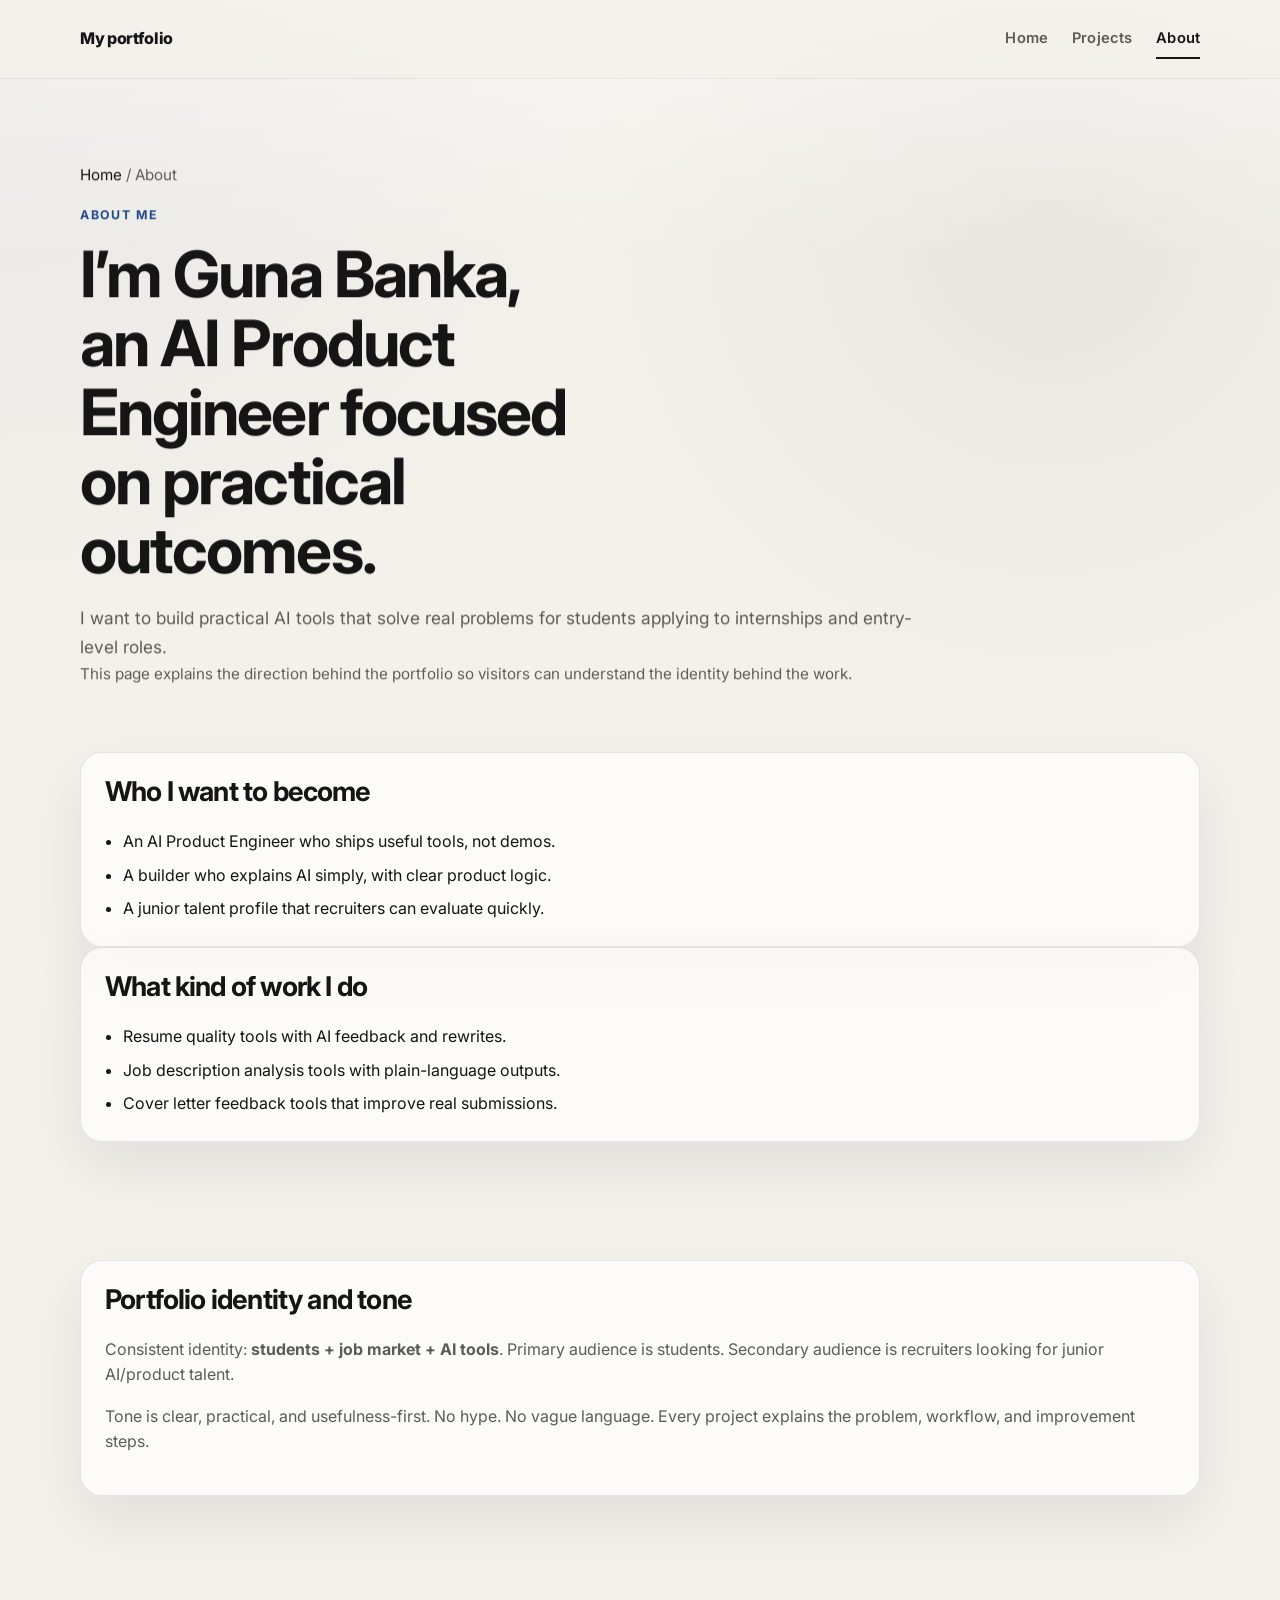
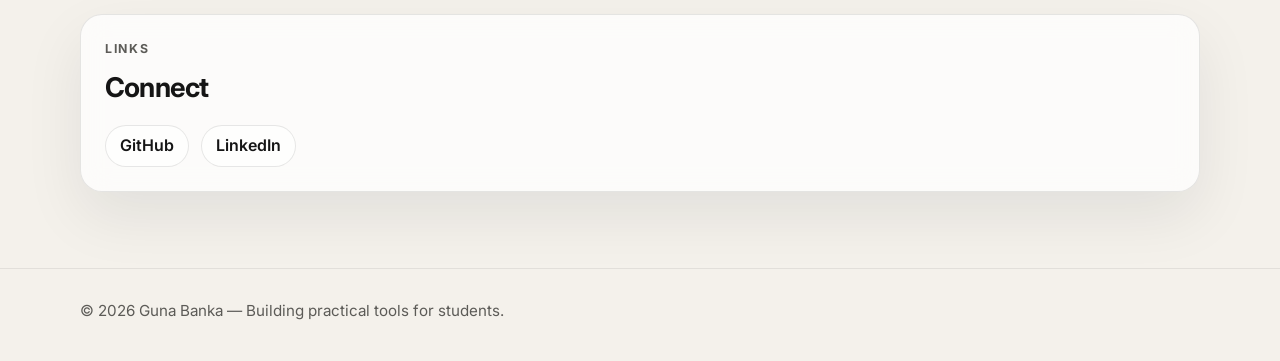
==== about.html @ b8209528 "Individual Porftfolio" ====
<!DOCTYPE html>
<html lang="en">
  <head>
    <meta charset="UTF-8" />
    <meta name="viewport" content="width=device-width, initial-scale=1.0" />
    <title>About | Guna Banka</title>
    <meta
      name="description"
      content="About Guna Banka's direction as an AI Product Engineer building practical student job-market tools."
    />
    <link rel="icon" href="images/favicon.svg" type="image/svg+xml" />
    <link rel="stylesheet" href="styles.css" />
  </head>
  <body>
    <a class="skip-link" href="#main">Skip to content</a>

    <header class="site-header">
      <div class="container nav-wrap">
        <a class="site-title" href="index.html">My portfolio</a>
        <button class="menu-btn" data-menu-btn aria-label="Open menu" aria-expanded="false">Menu</button>
        <nav class="nav-links" data-nav aria-label="Main navigation">
          <a href="index.html">Home</a>
          <a href="projects.html">Projects</a>
          <a href="about.html" aria-current="page">About</a>
        </nav>
      </div>
    </header>

    <main id="main">
      <section class="page-hero">
        <div class="container">
          <p class="breadcrumb"><a href="index.html">Home</a> / <span>About</span></p>
          <p class="kicker">About Me</p>
          <h1>I’m Guna Banka, an AI Product Engineer focused on practical outcomes.</h1>
          <p class="lead">
            I want to build practical AI tools that solve real problems for students applying to internships and entry-level
            roles.
          </p>
          <p class="mini-label">This page explains the direction behind the portfolio so visitors can understand the identity behind the work.</p>
        </div>
      </section>

      <section class="section">
        <div class="container about-grid">
          <article class="card">
            <h2>Who I want to become</h2>
            <ul class="list-check">
              <li>An AI Product Engineer who ships useful tools, not demos.</li>
              <li>A builder who explains AI simply, with clear product logic.</li>
              <li>A junior talent profile that recruiters can evaluate quickly.</li>
            </ul>
          </article>

          <article class="card">
            <h2>What kind of work I do</h2>
            <ul class="list-check">
              <li>Resume quality tools with AI feedback and rewrites.</li>
              <li>Job description analysis tools with plain-language outputs.</li>
              <li>Cover letter feedback tools that improve real submissions.</li>
            </ul>
          </article>
        </div>
      </section>

      <section class="section">
        <div class="container card">
          <h2>Portfolio identity and tone</h2>
          <p>
            Consistent identity: <strong>students + job market + AI tools</strong>. Primary audience is students. Secondary
            audience is recruiters looking for junior AI/product talent.
          </p>
          <p>
            Tone is clear, practical, and usefulness-first. No hype. No vague language. Every project explains the problem,
            workflow, and improvement steps.
          </p>
        </div>
      </section>

      <section class="section">
        <div class="container card">
          <p class="kicker">Links</p>
          <h2>Connect</h2>
          <div class="external-links" aria-label="Portfolio links">
            <a class="ext-link" href="https://github.com/gdb22" target="_blank" rel="noopener noreferrer">GitHub</a>
            <a
              class="ext-link"
              href="https://www.linkedin.com/in/guna-banka-785179269/"
              target="_blank"
              rel="noopener noreferrer"
              >LinkedIn</a
            >
          </div>
        </div>
      </section>
    </main>

    <footer class="site-footer">
      <div class="container">© <span data-year></span> Guna Banka — Building practical tools for students.</div>
    </footer>

    <script src="script.js"></script>
  </body>
</html>
---- styles.css ----
@import url("https://fonts.googleapis.com/css2?family=Inter:wght@400;500;600;700;800&display=swap");

:root {
  --bg: #f7f9ff;
  --surface: #ffffff;
  --surface-2: #eef4ff;
  --text: #111827;
  --muted: #44506a;
  --brand: #2563eb;
  --brand-2: #7c3aed;
  --ring: rgba(124, 58, 237, 0.35);
  --border: rgba(37, 99, 235, 0.2);
  --max: 1080px;
}

* {
  box-sizing: border-box;
}

html,
body {
  margin: 0;
  padding: 0;
  background: radial-gradient(circle at 85% 10%, rgba(124, 58, 237, 0.12), transparent 35%),
    radial-gradient(circle at 10% 20%, rgba(37, 99, 235, 0.12), transparent 30%), var(--bg);
  color: var(--text);
  font-family: "Inter", ui-sans-serif, system-ui, -apple-system, Segoe UI, Roboto, Helvetica, Arial, sans-serif;
  line-height: 1.6;
  scroll-behavior: smooth;
}

body.has-modal-open {
  overflow: hidden;
}

a {
  color: inherit;
  text-decoration: none;
}
@import url("https://fonts.googleapis.com/css2?family=Inter:wght@400;500;600;700;800&family=Manrope:wght@600;700;800&display=swap");

:root {
  --bg: #f4f1eb;
  --surface: rgba(255, 255, 255, 0.72);
  --surface-solid: #fbfaf7;
  --surface-2: #efebe4;
  --text: #151515;
  --muted: #5c5b57;
  --brand: #20498a;
  --brand-2: #0f1720;
  --ring: rgba(32, 73, 138, 0.24);
  --border: rgba(21, 21, 21, 0.1);
  --border-strong: rgba(21, 21, 21, 0.16);
  --shadow: 0 24px 60px rgba(16, 24, 40, 0.08);
  --max: 1120px;
  --radius: 22px;
  --reveal-distance-y: 28px;
  --reveal-distance-x: 34px;
  --reveal-scale-start: 0.94;
}

* {
  box-sizing: border-box;
}

html,
body {
  margin: 0;
  padding: 0;
  min-height: 100%;
  background:
    linear-gradient(to bottom, rgba(255, 255, 255, 0.45), rgba(255, 255, 255, 0)) 0 0 / 100% 260px no-repeat,
    radial-gradient(circle at top left, rgba(32, 73, 138, 0.06), transparent 28%),
    radial-gradient(circle at 82% 12%, rgba(15, 23, 32, 0.05), transparent 24%),
    var(--bg);
  color: var(--text);
  font-family: "Inter", ui-sans-serif, system-ui, -apple-system, BlinkMacSystemFont, "Segoe UI", sans-serif;
  line-height: 1.6;
  scroll-behavior: smooth;
}

body.has-modal-open {
  overflow: hidden;
}

a {
  color: inherit;
  text-decoration: none;
}

img {
  display: block;
  max-width: 100%;
}

.container {
  width: min(92%, var(--max));
  margin: 0 auto;
}

.skip-link {
  position: absolute;
  left: -9999px;
}

.skip-link:focus {
  left: 14px;
  top: 14px;
  z-index: 60;
  background: var(--surface-solid);
  border: 1px solid var(--border-strong);
  border-radius: 999px;
  padding: 9px 14px;
}

.site-header {
  position: sticky;
  top: 0;
  z-index: 30;
  background: rgba(244, 241, 235, 0.84);
  backdrop-filter: blur(18px);
  border-bottom: 1px solid rgba(21, 21, 21, 0.07);
}

.scroll-progress {
  --scroll-progress: 0;
  position: fixed;
  top: 0;
  left: 0;
  z-index: 80;
  width: 100%;
  height: 3px;
  pointer-events: none;
  transform-origin: left center;
  transform: scaleX(var(--scroll-progress));
  background: var(--progress-gradient, linear-gradient(90deg, var(--brand), var(--brand-2)));
  box-shadow: 0 0 18px rgba(32, 73, 138, 0.3);
}

body[data-page="home"] {
  --progress-gradient: linear-gradient(90deg, #20498a, #0f1720);
}

body[data-page="projects"] {
  --progress-gradient: linear-gradient(90deg, #20498a, #7c3aed);
}

body[data-page="about"] {
  --progress-gradient: linear-gradient(90deg, #4b5563, #20498a);
}

body[data-page="student-loans"] {
  --progress-gradient: linear-gradient(90deg, #20498a, #16a34a);
}

.nav-wrap {
  display: flex;
  align-items: center;
  justify-content: space-between;
  gap: 18px;
  min-height: 78px;
}

.brand {
  font-weight: 800;
  letter-spacing: 0.02em;
}

.brand span {
  color: var(--brand);
}

.nav-spacer {
  width: 1px;
  height: 1px;
}

.site-title {
  color: var(--text);
  font-family: "Manrope", "Inter", ui-sans-serif, system-ui, sans-serif;
  font-size: 1rem;
  font-weight: 800;
  letter-spacing: -0.02em;
}

.menu-btn {
  display: none;
  border: 1px solid var(--border);
  border-radius: 999px;
  background: rgba(255, 255, 255, 0.8);
  color: var(--text);
  font: inherit;
  font-weight: 600;
  padding: 9px 14px;
}

.nav-links {
  display: flex;
  align-items: center;
  gap: 24px;
}

.nav-links a {
  position: relative;
  color: var(--muted);
  font-size: 0.92rem;
  font-weight: 600;
  letter-spacing: 0.01em;
}

.nav-links a::after {
  content: "";
  position: absolute;
  left: 0;
  right: 0;
  bottom: -8px;
  height: 2px;
  background: var(--text);
  transform: scaleX(0);
  transform-origin: left;
  transition: transform 0.2s ease;
}

.nav-links a:hover,
.nav-links a[aria-current="page"] {
  color: var(--text);
}

.nav-links a:hover::after,
.nav-links a[aria-current="page"]::after {
  transform: scaleX(1);
}

.hero {
  padding: 92px 0 42px;
}

.hero-grid {
  display: grid;
  grid-template-columns: minmax(0, 1.28fr) minmax(320px, 0.72fr);
  gap: 36px;
  align-items: start;
}

.hero-copy {
  max-width: 720px;
}

.hero-premium {
  --hero-copy-shift: 0px;
  --hero-card-shift: 0px;
  --hero-photo-shift: 0px;
  --hero-photo-rotate: 0deg;
}

.hero-premium .hero-copy {
  transform: translate3d(0, var(--hero-copy-shift), 0);
  transition: transform 0.22s linear;
  will-change: transform;
}

.hero-premium .hero-card {
  transform: translate3d(0, var(--hero-card-shift), 0);
  transition: transform 0.22s linear, box-shadow 0.22s ease, border-color 0.22s ease;
  will-change: transform;
}

.hero-layer {
  opacity: 0;
  transform: translate3d(0, 18px, 0);
  filter: blur(8px);
  transition:
    opacity 0.72s cubic-bezier(0.22, 1, 0.36, 1),
    transform 0.9s cubic-bezier(0.22, 1, 0.36, 1),
    filter 0.7s ease;
  transition-delay: var(--hero-layer-delay, 0ms);
}

.hero-loaded .hero-layer {
  opacity: 1;
  transform: translate3d(0, 0, 0);
  filter: blur(0);
}

.kicker {
  margin: 0 0 14px;
  color: var(--brand);
  font-size: 0.77rem;
  font-weight: 700;
  letter-spacing: 0.14em;
  text-transform: uppercase;
}

.hero-intro {
  margin: 0 0 12px;
  color: var(--muted);
  font-size: 0.95rem;
  font-weight: 600;
}

h1,
h2,
h3,
h4 {
  margin-top: 0;
  color: var(--text);
  font-family: "Manrope", "Inter", ui-sans-serif, system-ui, sans-serif;
  line-height: 1.08;
  letter-spacing: -0.03em;
}

h1 {
  max-width: 12ch;
  margin-bottom: 18px;
  font-size: clamp(2.9rem, 5vw, 5.2rem);
}

h2 {
  font-size: clamp(1.7rem, 2vw, 2.15rem);
}

h3 {
  font-size: 1.22rem;
}

h4 {
  margin: 18px 0 10px;
  font-size: 0.98rem;
  letter-spacing: -0.01em;
}

.lead {
  max-width: 60ch;
  margin: 0;
  color: var(--muted);
  font-size: 1.08rem;
  line-height: 1.72;
}

.hero-meta {
  display: grid;
  grid-template-columns: repeat(3, minmax(0, 1fr));
  gap: 12px;
  max-width: 620px;
  margin-top: 26px;
}

.hero-meta-item {
  padding-top: 14px;
  border-top: 1px solid var(--border-strong);
}

.hero-loaded .hero-meta-item {
  transition-delay: var(--hero-layer-delay, 0ms);
}

.hero-meta-value {
  display: block;
  margin-bottom: 4px;
  color: var(--text);
  font-family: "Manrope", sans-serif;
  font-size: 1.15rem;
  font-weight: 800;
  letter-spacing: -0.03em;
}

.hero-meta-label {
  color: var(--muted);
  font-size: 0.9rem;
}

.card {
  background: var(--surface);
  border: 1px solid var(--border);
  border-radius: var(--radius);
  padding: 24px;
  box-shadow: var(--shadow);
  backdrop-filter: blur(14px);
  transition: transform 0.18s ease, box-shadow 0.18s ease, border-color 0.18s ease;
}

.card:hover {
  transform: translateY(-3px);
  border-color: var(--border-strong);
  box-shadow: 0 28px 70px rgba(16, 24, 40, 0.1);
}

.hero-card {
  position: relative;
  padding-top: 22px;
}

.hero-card::before,
.journey-card::before,
.project-card::before,
.ai-demo-card::before,
.process-improvements::before {
  content: "";
  position: absolute;
  left: 24px;
  right: 24px;
  top: 0;
  height: 1px;
  background: linear-gradient(90deg, var(--text), rgba(21, 21, 21, 0));
  opacity: 0.16;
}

.hero-card ul {
  margin: 0;
  padding-left: 18px;
  color: var(--muted);
}

.hero-card li + li {
  margin-top: 8px;
}

.hero-identity {
  margin-bottom: 18px;
}

.hero-name {
  margin: 0;
  font-family: "Manrope", sans-serif;
  font-size: 1.55rem;
  font-weight: 800;
}

.hero-role {
  margin: 4px 0 0;
  color: var(--muted);
  font-size: 0.95rem;
  font-weight: 600;
}

.hero-card-footer {
  margin-top: 18px;
  padding-top: 16px;
  border-top: 1px solid var(--border);
}

.profile-photo {
  width: 100%;
  max-width: 320px;
  aspect-ratio: 1 / 1;
  object-fit: cover;
  border-radius: 18px;
  border: 1px solid var(--border);
  margin-bottom: 18px;
  filter: saturate(0.96) contrast(1.02);
}

.hero-premium .profile-photo {
  transform: translate3d(0, var(--hero-photo-shift), 0) rotate(var(--hero-photo-rotate)) scale(1.01);
  transition: transform 0.24s linear, filter 0.22s ease;
  will-change: transform;
}

.hero-loaded .profile-photo {
  filter: saturate(1.02) contrast(1.03);
}

.pill-row {
  display: flex;
  flex-wrap: wrap;
  gap: 10px;
  margin-top: 24px;
}

.pill {
  border: 1px solid var(--border);
  border-radius: 999px;
  background: rgba(255, 255, 255, 0.62);
  padding: 7px 12px;
  color: var(--muted);
  font-size: 0.9rem;
  font-weight: 600;
}

.hero-loaded .pill {
  box-shadow: 0 10px 24px rgba(16, 24, 40, 0.06);
}

.btn-row {
  display: flex;
  flex-wrap: wrap;
  gap: 12px;
  margin-top: 28px;
}

.hero-supporting-note {
  margin: 16px 0 0;
  color: var(--muted);
  font-size: 0.93rem;
}

.btn,
.ext-link,
.jump-link,
.filter-btn,
.back-to-top {
  transition: transform 0.2s ease, background-color 0.2s ease, border-color 0.2s ease, color 0.2s ease, box-shadow 0.2s ease;
}

.btn {
  position: relative;
  display: inline-flex;
  align-items: center;
  justify-content: center;
  gap: 8px;
  min-height: 46px;
  border-radius: 999px;
  padding: 0 18px;
  border: 1px solid transparent;
  font: inherit;
  font-weight: 700;
  overflow: hidden;
}

.btn::after {
  content: "";
  position: absolute;
  inset: 0;
  background: linear-gradient(120deg, transparent 16%, rgba(255, 255, 255, 0.16), transparent 54%);
  transform: translateX(-130%);
  transition: transform 0.55s ease;
}

.btn:hover,
.ext-link:hover,
.jump-link:hover,
.filter-btn:hover,
.back-to-top:hover {
  transform: translateY(-2px);
}

.btn:hover::after {
  transform: translateX(130%);
}

.btn:active,
.ext-link:active,
.jump-link:active,
.filter-btn:active,
.back-to-top:active,
.screenshot-trigger:active {
  transform: translateY(0);
}

.btn-primary {
  background: var(--text);
  color: #fff;
  box-shadow: 0 10px 30px rgba(21, 21, 21, 0.16);
}

.btn-secondary {
  background: rgba(255, 255, 255, 0.76);
  border-color: var(--border);
  color: var(--text);
}

.external-links {
  display: flex;
  flex-wrap: wrap;
  gap: 12px;
  margin-top: 10px;
}

.ext-link,
.jump-link {
  display: inline-flex;
  align-items: center;
  min-height: 42px;
  padding: 0 14px;
  border: 1px solid var(--border);
  border-radius: 999px;
  background: rgba(255, 255, 255, 0.64);
  color: var(--text);
  font-weight: 600;
}

.ext-link:hover,
.jump-link:hover {
  border-color: var(--border-strong);
  box-shadow: 0 10px 24px rgba(16, 24, 40, 0.08);
}

.btn:focus-visible,
.nav-links a:focus-visible,
.menu-btn:focus-visible,
.project-link:focus-visible,
.ext-link:focus-visible,
.filter-btn:focus-visible,
.demo-select:focus-visible,
.demo-input:focus-visible,
.jump-link:focus-visible,
.screenshot-trigger:focus-visible,
.back-to-top:focus-visible,
.lightbox-close:focus-visible {
  outline: 3px solid var(--ring);
  outline-offset: 2px;
}

.featured-strip-wrap {
  margin-top: 28px;
}

.featured-strip {
  border-top: 1px solid var(--border-strong);
  padding-top: 24px;
}

.featured-strip-head {
  display: flex;
  align-items: end;
  justify-content: space-between;
  gap: 18px;
  margin-bottom: 18px;
}

.featured-strip-head h2 {
  max-width: 18ch;
  margin: 0;
  font-size: clamp(1.35rem, 2vw, 1.7rem);
}

.featured-strip-grid {
  display: grid;
  grid-template-columns: repeat(3, minmax(0, 1fr));
  gap: 14px;
}

.featured-item {
  display: grid;
  gap: 8px;
  min-height: 100%;
  padding: 18px;
  border: 1px solid var(--border);
  border-radius: 18px;
  background: rgba(255, 255, 255, 0.5);
  box-shadow: 0 12px 30px rgba(16, 24, 40, 0.05);
  transition: transform 0.22s ease, border-color 0.22s ease, box-shadow 0.22s ease, background-color 0.22s ease;
}

.featured-item:hover {
  transform: translateY(-3px);
  border-color: var(--border-strong);
  background: rgba(255, 255, 255, 0.74);
  box-shadow: 0 18px 36px rgba(16, 24, 40, 0.08);
}

.featured-item strong {
  color: var(--text);
  font-family: "Manrope", sans-serif;
  font-size: 1rem;
  letter-spacing: -0.02em;
}

.featured-item span:last-child {
  color: var(--muted);
  font-size: 0.92rem;
  line-height: 1.55;
}

.featured-label {
  color: var(--brand);
  font-size: 0.75rem;
  font-weight: 800;
  letter-spacing: 0.12em;
  text-transform: uppercase;
}

.support-project-grid {
  display: grid;
  grid-template-columns: minmax(0, 1fr) minmax(320px, 0.9fr);
  gap: 22px;
  align-items: start;
}

.support-project-card .btn-row {
  margin-top: 18px;
}

.section {
  padding: 42px 0 76px;
}

.story-section {
  transition: opacity 0.45s ease, transform 0.45s ease;
}

.story-section.section-in-view {
  opacity: 1;
}

.story-section.section-in-view .section-title,
.story-section.section-in-view h2,
.story-section.section-in-view h3 {
  text-shadow: 0 8px 28px rgba(255, 255, 255, 0.14);
}

body[data-page="projects"] .story-section.section-in-view .section-title,
body[data-page="projects"] .story-section.section-in-view h2,
body[data-page="projects"] .story-section.section-in-view h3 {
  text-shadow: 0 10px 28px rgba(124, 58, 237, 0.12);
}

body[data-page="about"] .story-section.section-in-view .section-title,
body[data-page="about"] .story-section.section-in-view h2,
body[data-page="about"] .story-section.section-in-view h3 {
  text-shadow: none;
}

.section-tight {
  padding-top: 8px;
}

.section-title {
  margin-bottom: 0;
}

.section-head-inline {
  display: flex;
  align-items: end;
  justify-content: space-between;
  gap: 18px;
  margin-bottom: 18px;
}

.section-caption,
.status-text,
.mini-label,
.breadcrumb {
  margin: 0;
  color: var(--muted);
  font-size: 0.95rem;
}

.section-caption {
  max-width: 26rem;
  text-align: right;
}

.grid {
  display: grid;
  gap: 18px;
}

.journey-grid,
.projects-grid,
.about-grid {
  grid-template-columns: repeat(3, minmax(0, 1fr));
}

.about-grid {
  grid-template-columns: repeat(2, minmax(0, 1fr));
}

.journey-card,
.project-card {
  position: relative;
  min-height: 100%;
}

.step-tag {
  margin: 0 0 16px;
  color: var(--brand);
  font-size: 0.77rem;
  font-weight: 800;
  letter-spacing: 0.12em;
  text-transform: uppercase;
}

.breadcrumb {
  margin-bottom: 18px;
}

.breadcrumb a {
  color: var(--text);
}

.project-jump-nav {
  display: flex;
  flex-wrap: wrap;
  gap: 10px;
  margin-top: 24px;
}

.filter-row {
  display: flex;
  flex-wrap: wrap;
  gap: 10px;
  margin-bottom: 12px;
}

.filter-btn {
  border: 1px solid var(--border);
  border-radius: 999px;
  background: rgba(255, 255, 255, 0.72);
  color: var(--muted);
  cursor: pointer;
  font: inherit;
  font-weight: 600;
  padding: 8px 13px;
}

.filter-btn.active {
  background: var(--text);
  border-color: var(--text);
  color: #fff;
  box-shadow: 0 10px 24px rgba(21, 21, 21, 0.12);
}

.project-card h3,
.journey-card h3 {
  margin-bottom: 10px;
}

.project-card p,
.journey-card p,
.card p {
  color: var(--muted);
}

.project-meta {
  margin-bottom: 14px;
  color: var(--text);
  font-size: 0.87rem;
  font-weight: 700;
  letter-spacing: 0.02em;
  text-transform: uppercase;
}

.project-link {
  display: inline-flex;
  align-items: center;
  gap: 6px;
  color: var(--text);
  font-weight: 700;
}

.project-link::after {
  content: "→";
  transition: transform 0.18s ease;
}

.project-link:hover::after {
  transform: translateX(3px);
}

.project-card.is-hidden {
  display: none;
}

.process-improvements,
.ai-demo-card {
  position: relative;
  margin-top: 18px;
}

.demo-select,
.demo-input {
  width: 100%;
  margin-top: 6px;
  margin-bottom: 14px;
  border: 1px solid var(--border);
  border-radius: 18px;
  background: rgba(255, 255, 255, 0.72);
  color: var(--text);
  font: inherit;
  padding: 12px 14px;
}

.demo-input {
  min-height: 108px;
  resize: vertical;
}

.scroll-parallax {
  transform: translate3d(0, var(--parallax-y, 0px), 0);
  transition: transform 0.18s linear;
  will-change: transform;
}

.reveal {
  --reveal-delay: 0ms;
  opacity: 0;
  filter: blur(10px);
  transform: translate3d(0, var(--reveal-distance-y), 0) scale(calc(var(--reveal-scale-start) + 0.045));
  transition:
    opacity 0.8s cubic-bezier(0.22, 1, 0.36, 1),
    transform 0.9s cubic-bezier(0.22, 1, 0.36, 1),
    filter 0.75s ease;
  transition-delay: var(--reveal-delay);
}

.reveal[data-reveal="left"] {
  transform: translate3d(calc(var(--reveal-distance-x) * -1), 0, 0) scale(calc(var(--reveal-scale-start) + 0.045));
}

.reveal[data-reveal="right"] {
  transform: translate3d(var(--reveal-distance-x), 0, 0) scale(calc(var(--reveal-scale-start) + 0.045));
}

.reveal[data-reveal="up"] {
  transform: translate3d(0, var(--reveal-distance-y), 0) scale(calc(var(--reveal-scale-start) + 0.045));
}

.reveal[data-reveal="scale"] {
  transform: translate3d(0, calc(var(--reveal-distance-y) * 0.64), 0) scale(var(--reveal-scale-start));
}

.reveal.visible {
  opacity: 1;
  filter: blur(0);
  transform: translate3d(0, 0, 0) scale(1);
}

.section-in-view .card,
.section-in-view .project-card,
.section-in-view .screenshot {
  box-shadow: 0 28px 72px rgba(16, 24, 40, 0.11);
}

body[data-page="about"] .section-in-view .card,
body[data-page="about"] .section-in-view .project-card,
body[data-page="about"] .section-in-view .screenshot {
  box-shadow: 0 22px 56px rgba(16, 24, 40, 0.08);
}

body[data-page="projects"] .section-in-view .card,
body[data-page="projects"] .section-in-view .project-card,
body[data-page="projects"] .section-in-view .screenshot {
  box-shadow: 0 32px 82px rgba(32, 73, 138, 0.12);
}

.page-hero {
  padding: 84px 0 24px;
}

.page-hero .lead {
  max-width: 54rem;
}

.loan-hero-grid,
.loan-tool-grid,
.loan-results-grid {
  display: grid;
  gap: 18px;
}

.loan-hero-grid {
  grid-template-columns: minmax(0, 1.2fr) minmax(320px, 0.8fr);
  align-items: start;
}

.loan-tool-grid {
  grid-template-columns: minmax(280px, 0.92fr) minmax(0, 1.08fr);
  align-items: start;
}

.loan-results-grid {
  grid-template-columns: repeat(3, minmax(0, 1fr));
}

.loan-summary-card,
.loan-result-card {
  min-height: 100%;
}

.loan-tool-card {
  padding: 28px;
}

.loan-tool-card label {
  display: inline-block;
  margin-bottom: 8px;
  color: var(--text);
  font-size: 0.95rem;
  font-weight: 700;
}

.loan-range {
  width: 100%;
  margin-top: 4px;
  accent-color: var(--brand);
}

.loan-result-card h3 {
  margin-bottom: 8px;
  font-size: clamp(1.45rem, 2vw, 1.9rem);
}

.loan-result-card p {
  margin-bottom: 0;
}

.screenshot {
  aspect-ratio: 16 / 9;
  margin-bottom: 16px;
  overflow: hidden;
  border: 1px solid var(--border);
  border-radius: 18px;
  background: #f6f4ef;
  box-shadow: inset 0 0 0 1px rgba(255, 255, 255, 0.65);
}

.screenshot-trigger {
  width: 100%;
  padding: 0;
  border: 0;
  cursor: zoom-in;
  transition: transform 0.22s ease, box-shadow 0.22s ease;
}

.screenshot-trigger:hover {
  transform: translateY(-2px);
  box-shadow: 0 16px 34px rgba(16, 24, 40, 0.08);
}

.project-demo-image {
  width: 100%;
  height: 100%;
  object-fit: cover;
}

.project-visual-note {
  margin: -2px 0 22px;
  padding: 15px 17px;
  border: 1px solid rgba(21, 21, 21, 0.08);
  border-radius: 16px;
  background: rgba(255, 255, 255, 0.56);
}

.project-visual-note p {
  margin: 0;
  color: var(--muted);
  line-height: 1.62;
}

.project-visual-label {
  margin-bottom: 6px !important;
  color: var(--text) !important;
  font-size: 0.8rem;
  font-weight: 800;
  letter-spacing: 0.1em;
  text-transform: uppercase;
}

.prompt-box,
.output-box {
  border-radius: 18px;
  border: 1px solid var(--border);
  background: rgba(255, 255, 255, 0.62);
}

.prompt-box {
  margin: 10px 0;
  padding: 14px 16px;
  color: var(--muted);
  border-left: 3px solid var(--text);
}

.output-box {
  padding: 14px 16px;
  margin: 12px 0 16px;
}

.demo-result {
  display: grid;
  gap: 14px;
}

.demo-result-label {
  margin: 0;
  color: var(--brand);
  font-size: 0.78rem;
  font-weight: 800;
  letter-spacing: 0.12em;
  text-transform: uppercase;
}

.demo-result-summary {
  margin: 0;
  color: var(--text);
  font-weight: 700;
}

.demo-result-section {
  padding-top: 12px;
  border-top: 1px solid rgba(21, 21, 21, 0.08);
}

.demo-result-section h4 {
  margin-top: 0;
}

.demo-result-rewrite {
  border-left: 3px solid var(--brand);
  border-radius: 0 14px 14px 0;
  background: rgba(32, 73, 138, 0.06);
  padding: 12px 14px;
  color: var(--text);
  font-weight: 500;
}

.demo-result-list {
  color: var(--muted);
}

.output-box p {
  margin: 0 0 8px;
}

.output-box p:last-child {
  margin-bottom: 0;
}

.list-check {
  margin: 0;
  padding-left: 18px;
}

.list-check li + li {
  margin-top: 8px;
}

.site-footer {
  border-top: 1px solid rgba(21, 21, 21, 0.08);
  padding: 30px 0 38px;
  color: var(--muted);
  font-size: 0.95rem;
}

.back-to-top {
  position: fixed;
  right: 18px;
  bottom: 18px;
  z-index: 40;
  border: 1px solid var(--border-strong);
  border-radius: 999px;
  background: rgba(21, 21, 21, 0.94);
  color: #fff;
  padding: 10px 14px;
  font-weight: 700;
  opacity: 0;
  pointer-events: none;
  transform: translateY(10px);
}

.btn.is-running {
  pointer-events: none;
  opacity: 0.92;
}

.btn.is-running::after {
  transform: translateX(130%);
  animation: buttonShimmer 1.1s linear infinite;
}

@keyframes buttonShimmer {
  0% {
    transform: translateX(-130%);
  }
  100% {
    transform: translateX(130%);
  }
}

.back-to-top.visible {
  opacity: 1;
  pointer-events: auto;
  transform: translateY(0);
}

.lightbox {
  position: fixed;
  inset: 0;
  z-index: 60;
}

.lightbox-backdrop {
  position: absolute;
  inset: 0;
  background: rgba(15, 23, 32, 0.72);
}

.lightbox-dialog {
  position: relative;
  width: min(92vw, 1120px);
  margin: 4vh auto;
  padding: 14px;
  border-radius: 24px;
  background: #fff;
  box-shadow: 0 30px 80px rgba(16, 24, 40, 0.3);
}

.lightbox-close {
  position: absolute;
  top: 12px;
  right: 12px;
  width: 40px;
  height: 40px;
  border: 1px solid var(--border);
  border-radius: 999px;
  background: rgba(255, 255, 255, 0.96);
  color: var(--text);
  font-size: 1.5rem;
  cursor: pointer;
}

.lightbox-image {
  width: 100%;
  height: auto;
  border-radius: 16px;
}

@media (prefers-reduced-motion: reduce) {
  *,
  *::before,
  *::after {
    animation: none !important;
    transition-duration: 0.01ms !important;
    scroll-behavior: auto !important;
  }

  .reveal {
    opacity: 1;
    filter: none;
    transform: none;
  }

  .hero-layer {
    opacity: 1;
    filter: none;
    transform: none;
  }

  .scroll-parallax {
    transform: none;
  }

  .hero-premium .hero-copy,
  .hero-premium .hero-card,
  .hero-premium .profile-photo {
    transform: none;
  }

  .scroll-progress {
    display: none;
  }
}

@media (max-width: 960px) {
  .hero-grid,
  .journey-grid,
  .projects-grid,
  .about-grid,
  .hero-meta,
  .featured-strip-grid,
  .support-project-grid,
  .loan-hero-grid,
  .loan-tool-grid,
  .loan-results-grid {
    grid-template-columns: 1fr;
  }

  h1 {
    max-width: none;
  }

  .section-head-inline {
    align-items: start;
    flex-direction: column;
  }

  .section-caption {
    text-align: left;
  }

  .featured-strip-head {
    align-items: start;
    flex-direction: column;
  }
}

@media (max-width: 860px) {
  .menu-btn {
    display: inline-flex;
  }

  .nav-links {
    position: absolute;
    left: 0;
    right: 0;
    top: 78px;
    display: none;
    flex-direction: column;
    align-items: flex-start;
    gap: 14px;
    padding: 18px 4%;
    background: rgba(244, 241, 235, 0.98);
    border-bottom: 1px solid var(--border);
  }

  .nav-links.open {
    display: flex;
  }

  .nav-links a::after {
    bottom: -4px;
  }

  .hero {
    padding-top: 70px;
  }

  .page-hero {
    padding-top: 68px;
  }

  .section {
    padding: 34px 0 60px;
  }

  .card {
    padding: 20px;
  }

  .project-visual-note {
    margin-bottom: 18px;
    padding: 14px 15px;
  }

  .lightbox-dialog {
    width: min(94vw, 1120px);
    margin-top: 8vh;
    padding: 12px;
  }
}

@media (max-width: 640px) {
  .hero {
    padding: 62px 0 28px;
  }

  .page-hero {
    padding: 60px 0 18px;
  }

  h1 {
    font-size: clamp(2.35rem, 10vw, 3.25rem);
  }

  .hero-meta {
    gap: 10px;
    margin-top: 22px;
  }

  .hero-meta-item {
    padding-top: 12px;
  }

  .pill-row {
    gap: 8px;
    margin-top: 20px;
  }

  .pill {
    font-size: 0.84rem;
    padding: 6px 10px;
  }

  .btn-row,
  .filter-row,
  .project-jump-nav {
    gap: 10px;
  }

  .btn-row .btn,
  .filter-row .filter-btn,
  .project-jump-nav .jump-link {
    width: 100%;
    justify-content: center;
  }

  .featured-item {
    padding: 16px;
  }

  .featured-item strong {
    font-size: 0.98rem;
  }

  .section-head-inline {
    gap: 12px;
    margin-bottom: 16px;
  }

  .section-caption,
  .status-text,
  .mini-label,
  .breadcrumb,
  .project-visual-note p {
    font-size: 0.92rem;
  }

  .loan-tool-card {
    padding: 22px 18px;
  }

  .lightbox-dialog {
    width: min(96vw, 1120px);
    margin-top: 10vh;
    padding: 10px;
  }
}
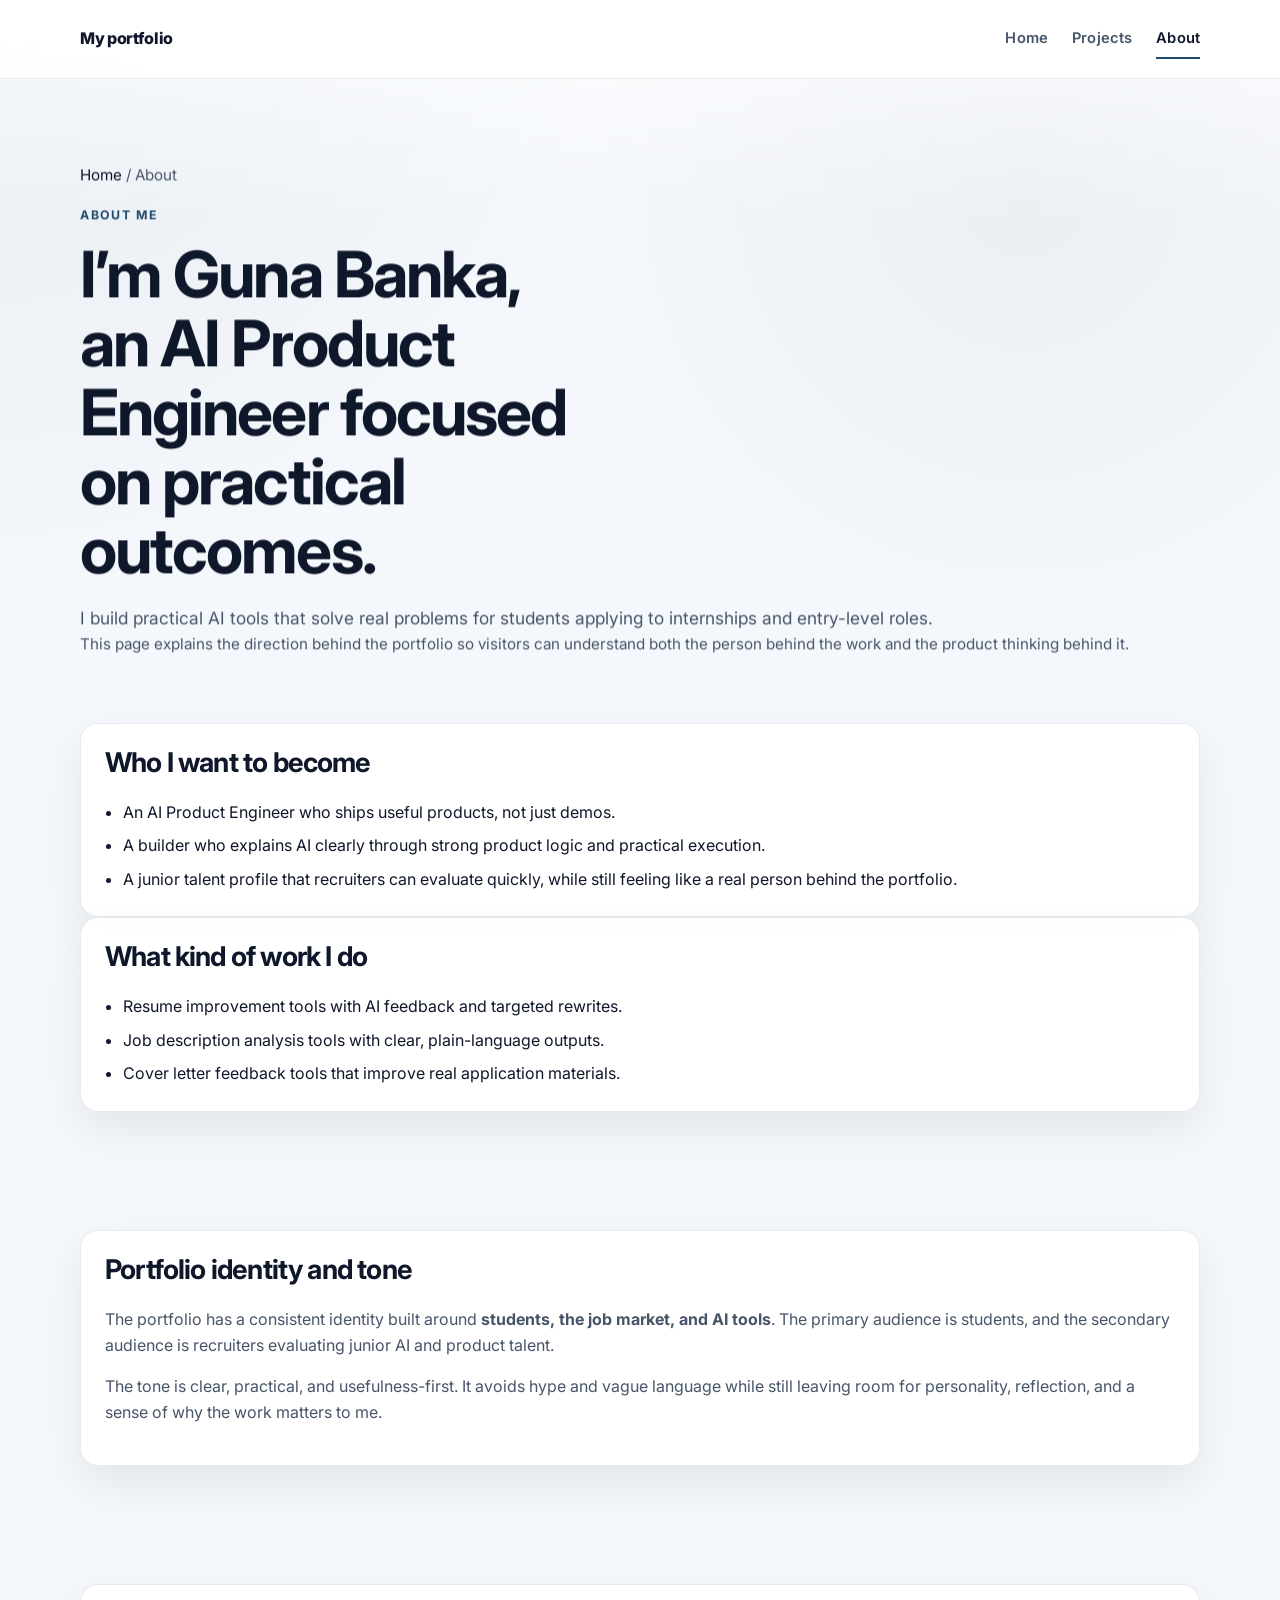
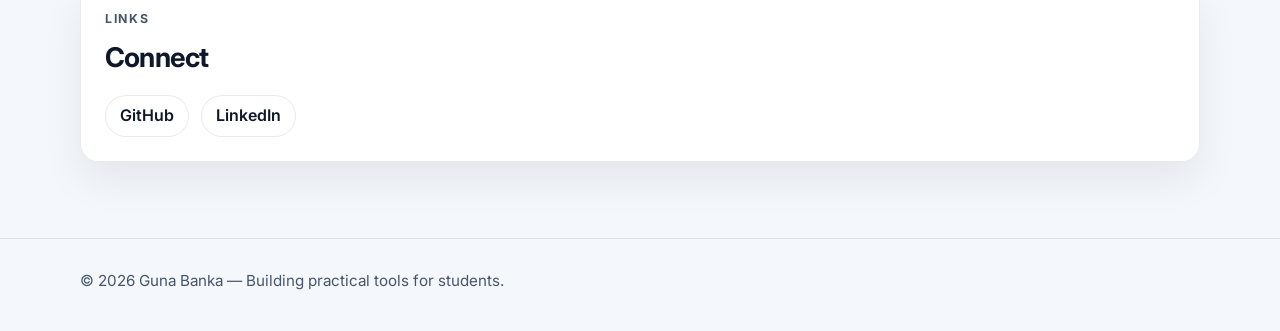
==== commit ae41a923: "Polish portfolio content and theme" ====
--- a/about.html
+++ b/about.html
@@ -6,7 +6,7 @@
     <title>About | Guna Banka</title>
     <meta
       name="description"
-      content="About Guna Banka's direction as an AI Product Engineer building practical student job-market tools."
+      content="About Guna Banka's direction as an AI Product Engineer building practical student job market tools."
     />
     <link rel="icon" href="images/favicon.svg" type="image/svg+xml" />
     <link rel="stylesheet" href="styles.css" />
@@ -33,10 +33,9 @@
           <p class="kicker">About Me</p>
           <h1>I’m Guna Banka, an AI Product Engineer focused on practical outcomes.</h1>
           <p class="lead">
-            I want to build practical AI tools that solve real problems for students applying to internships and entry-level
-            roles.
+            I build practical AI tools that solve real problems for students applying to internships and entry-level roles.
           </p>
-          <p class="mini-label">This page explains the direction behind the portfolio so visitors can understand the identity behind the work.</p>
+          <p class="mini-label">This page explains the direction behind the portfolio so visitors can understand both the person behind the work and the product thinking behind it.</p>
         </div>
       </section>
 
@@ -45,18 +44,18 @@
           <article class="card">
             <h2>Who I want to become</h2>
             <ul class="list-check">
-              <li>An AI Product Engineer who ships useful tools, not demos.</li>
-              <li>A builder who explains AI simply, with clear product logic.</li>
-              <li>A junior talent profile that recruiters can evaluate quickly.</li>
+              <li>An AI Product Engineer who ships useful products, not just demos.</li>
+              <li>A builder who explains AI clearly through strong product logic and practical execution.</li>
+              <li>A junior talent profile that recruiters can evaluate quickly, while still feeling like a real person behind the portfolio.</li>
             </ul>
           </article>
 
           <article class="card">
             <h2>What kind of work I do</h2>
             <ul class="list-check">
-              <li>Resume quality tools with AI feedback and rewrites.</li>
-              <li>Job description analysis tools with plain-language outputs.</li>
-              <li>Cover letter feedback tools that improve real submissions.</li>
+              <li>Resume improvement tools with AI feedback and targeted rewrites.</li>
+              <li>Job description analysis tools with clear, plain-language outputs.</li>
+              <li>Cover letter feedback tools that improve real application materials.</li>
             </ul>
           </article>
         </div>
@@ -66,12 +65,12 @@
         <div class="container card">
           <h2>Portfolio identity and tone</h2>
           <p>
-            Consistent identity: <strong>students + job market + AI tools</strong>. Primary audience is students. Secondary
-            audience is recruiters looking for junior AI/product talent.
+            The portfolio has a consistent identity built around <strong>students, the job market, and AI tools</strong>.
+            The primary audience is students, and the secondary audience is recruiters evaluating junior AI and product talent.
           </p>
           <p>
-            Tone is clear, practical, and usefulness-first. No hype. No vague language. Every project explains the problem,
-            workflow, and improvement steps.
+            The tone is clear, practical, and usefulness-first. It avoids hype and vague language while still leaving room
+            for personality, reflection, and a sense of why the work matters to me.
           </p>
         </div>
       </section>
--- a/styles.css
+++ b/styles.css
@@ -1,59 +1,20 @@
-@import url("https://fonts.googleapis.com/css2?family=Inter:wght@400;500;600;700;800&display=swap");
+@import url("https://fonts.googleapis.com/css2?family=Inter:wght@400;500;600;700;800&family=Manrope:wght@600;700;800&display=swap");
 
 :root {
-  --bg: #f7f9ff;
-  --surface: #ffffff;
-  --surface-2: #eef4ff;
-  --text: #111827;
-  --muted: #44506a;
-  --brand: #2563eb;
-  --brand-2: #7c3aed;
-  --ring: rgba(124, 58, 237, 0.35);
-  --border: rgba(37, 99, 235, 0.2);
-  --max: 1080px;
-}
-
-* {
-  box-sizing: border-box;
-}
-
-html,
-body {
-  margin: 0;
-  padding: 0;
-  background: radial-gradient(circle at 85% 10%, rgba(124, 58, 237, 0.12), transparent 35%),
-    radial-gradient(circle at 10% 20%, rgba(37, 99, 235, 0.12), transparent 30%), var(--bg);
-  color: var(--text);
-  font-family: "Inter", ui-sans-serif, system-ui, -apple-system, Segoe UI, Roboto, Helvetica, Arial, sans-serif;
-  line-height: 1.6;
-  scroll-behavior: smooth;
-}
-
-body.has-modal-open {
-  overflow: hidden;
-}
-
-a {
-  color: inherit;
-  text-decoration: none;
-}
-@import url("https://fonts.googleapis.com/css2?family=Inter:wght@400;500;600;700;800&family=Manrope:wght@600;700;800&display=swap");
-
-:root {
-  --bg: #f4f1eb;
-  --surface: rgba(255, 255, 255, 0.72);
-  --surface-solid: #fbfaf7;
-  --surface-2: #efebe4;
-  --text: #151515;
-  --muted: #5c5b57;
-  --brand: #20498a;
-  --brand-2: #0f1720;
-  --ring: rgba(32, 73, 138, 0.24);
-  --border: rgba(21, 21, 21, 0.1);
-  --border-strong: rgba(21, 21, 21, 0.16);
-  --shadow: 0 24px 60px rgba(16, 24, 40, 0.08);
+  --bg: #f4f7fb;
+  --surface: rgba(255, 255, 255, 0.94);
+  --surface-solid: #ffffff;
+  --surface-2: #edf2f7;
+  --text: #0f172a;
+  --muted: #475569;
+  --brand: #1f4b6e;
+  --brand-2: #1e293b;
+  --ring: rgba(31, 75, 110, 0.22);
+  --border: rgba(15, 23, 42, 0.09);
+  --border-strong: rgba(15, 23, 42, 0.16);
+  --shadow: 0 18px 42px rgba(15, 23, 42, 0.07);
   --max: 1120px;
-  --radius: 22px;
+  --radius: 18px;
   --reveal-distance-y: 28px;
   --reveal-distance-x: 34px;
   --reveal-scale-start: 0.94;
@@ -69,9 +30,9 @@
   padding: 0;
   min-height: 100%;
   background:
-    linear-gradient(to bottom, rgba(255, 255, 255, 0.45), rgba(255, 255, 255, 0)) 0 0 / 100% 260px no-repeat,
-    radial-gradient(circle at top left, rgba(32, 73, 138, 0.06), transparent 28%),
-    radial-gradient(circle at 82% 12%, rgba(15, 23, 32, 0.05), transparent 24%),
+    linear-gradient(to bottom, rgba(255, 255, 255, 0.72), rgba(255, 255, 255, 0)) 0 0 / 100% 220px no-repeat,
+    radial-gradient(circle at top left, rgba(31, 75, 110, 0.05), transparent 26%),
+    radial-gradient(circle at 80% 10%, rgba(30, 41, 59, 0.04), transparent 22%),
     var(--bg);
   color: var(--text);
   font-family: "Inter", ui-sans-serif, system-ui, -apple-system, BlinkMacSystemFont, "Segoe UI", sans-serif;
@@ -117,9 +78,9 @@
   position: sticky;
   top: 0;
   z-index: 30;
-  background: rgba(244, 241, 235, 0.84);
-  backdrop-filter: blur(18px);
-  border-bottom: 1px solid rgba(21, 21, 21, 0.07);
+  background: rgba(255, 255, 255, 0.88);
+  backdrop-filter: blur(14px);
+  border-bottom: 1px solid rgba(15, 23, 42, 0.08);
 }
 
 .scroll-progress {
@@ -138,19 +99,19 @@
 }
 
 body[data-page="home"] {
-  --progress-gradient: linear-gradient(90deg, #20498a, #0f1720);
+  --progress-gradient: linear-gradient(90deg, #1f4b6e, #1e293b);
 }
 
 body[data-page="projects"] {
-  --progress-gradient: linear-gradient(90deg, #20498a, #7c3aed);
+  --progress-gradient: linear-gradient(90deg, #1f4b6e, #334155);
 }
 
 body[data-page="about"] {
-  --progress-gradient: linear-gradient(90deg, #4b5563, #20498a);
+  --progress-gradient: linear-gradient(90deg, #475569, #1f4b6e);
 }
 
 body[data-page="student-loans"] {
-  --progress-gradient: linear-gradient(90deg, #20498a, #16a34a);
+  --progress-gradient: linear-gradient(90deg, #1f4b6e, #2f6b4f);
 }
 
 .nav-wrap {
@@ -187,7 +148,7 @@
   display: none;
   border: 1px solid var(--border);
   border-radius: 999px;
-  background: rgba(255, 255, 255, 0.8);
+  background: rgba(255, 255, 255, 0.96);
   color: var(--text);
   font: inherit;
   font-weight: 600;
@@ -215,7 +176,7 @@
   right: 0;
   bottom: -8px;
   height: 2px;
-  background: var(--text);
+  background: var(--brand);
   transform: scaleX(0);
   transform-origin: left;
   transition: transform 0.2s ease;
@@ -375,14 +336,14 @@
   border-radius: var(--radius);
   padding: 24px;
   box-shadow: var(--shadow);
-  backdrop-filter: blur(14px);
+  backdrop-filter: blur(8px);
   transition: transform 0.18s ease, box-shadow 0.18s ease, border-color 0.18s ease;
 }
 
 .card:hover {
-  transform: translateY(-3px);
+  transform: translateY(-2px);
   border-color: var(--border-strong);
-  box-shadow: 0 28px 70px rgba(16, 24, 40, 0.1);
+  box-shadow: 0 24px 54px rgba(15, 23, 42, 0.09);
 }
 
 .hero-card {
@@ -401,8 +362,8 @@
   right: 24px;
   top: 0;
   height: 1px;
-  background: linear-gradient(90deg, var(--text), rgba(21, 21, 21, 0));
-  opacity: 0.16;
+  background: linear-gradient(90deg, rgba(31, 75, 110, 0.5), rgba(31, 75, 110, 0));
+  opacity: 0.22;
 }
 
 .hero-card ul {
@@ -444,7 +405,7 @@
   max-width: 320px;
   aspect-ratio: 1 / 1;
   object-fit: cover;
-  border-radius: 18px;
+  border-radius: 16px;
   border: 1px solid var(--border);
   margin-bottom: 18px;
   filter: saturate(0.96) contrast(1.02);
@@ -470,7 +431,7 @@
 .pill {
   border: 1px solid var(--border);
   border-radius: 999px;
-  background: rgba(255, 255, 255, 0.62);
+  background: rgba(248, 250, 252, 0.96);
   padding: 7px 12px;
   color: var(--muted);
   font-size: 0.9rem;
@@ -478,7 +439,7 @@
 }
 
 .hero-loaded .pill {
-  box-shadow: 0 10px 24px rgba(16, 24, 40, 0.06);
+  box-shadow: 0 8px 20px rgba(15, 23, 42, 0.05);
 }
 
 .btn-row {
@@ -548,13 +509,13 @@
 }
 
 .btn-primary {
-  background: var(--text);
+  background: linear-gradient(135deg, var(--brand), #163854);
   color: #fff;
-  box-shadow: 0 10px 30px rgba(21, 21, 21, 0.16);
+  box-shadow: 0 12px 28px rgba(31, 75, 110, 0.18);
 }
 
 .btn-secondary {
-  background: rgba(255, 255, 255, 0.76);
+  background: rgba(255, 255, 255, 0.98);
   border-color: var(--border);
   color: var(--text);
 }
@@ -574,7 +535,7 @@
   padding: 0 14px;
   border: 1px solid var(--border);
   border-radius: 999px;
-  background: rgba(255, 255, 255, 0.64);
+  background: rgba(255, 255, 255, 0.96);
   color: var(--text);
   font-weight: 600;
 }
@@ -582,7 +543,7 @@
 .ext-link:hover,
 .jump-link:hover {
   border-color: var(--border-strong);
-  box-shadow: 0 10px 24px rgba(16, 24, 40, 0.08);
+  box-shadow: 0 10px 22px rgba(15, 23, 42, 0.07);
 }
 
 .btn:focus-visible,
@@ -636,17 +597,17 @@
   min-height: 100%;
   padding: 18px;
   border: 1px solid var(--border);
-  border-radius: 18px;
-  background: rgba(255, 255, 255, 0.5);
-  box-shadow: 0 12px 30px rgba(16, 24, 40, 0.05);
+  border-radius: 16px;
+  background: rgba(255, 255, 255, 0.92);
+  box-shadow: 0 10px 24px rgba(15, 23, 42, 0.05);
   transition: transform 0.22s ease, border-color 0.22s ease, box-shadow 0.22s ease, background-color 0.22s ease;
 }
 
 .featured-item:hover {
   transform: translateY(-3px);
   border-color: var(--border-strong);
-  background: rgba(255, 255, 255, 0.74);
-  box-shadow: 0 18px 36px rgba(16, 24, 40, 0.08);
+  background: rgba(255, 255, 255, 1);
+  box-shadow: 0 16px 32px rgba(15, 23, 42, 0.08);
 }
 
 .featured-item strong {
@@ -696,13 +657,13 @@
 .story-section.section-in-view .section-title,
 .story-section.section-in-view h2,
 .story-section.section-in-view h3 {
-  text-shadow: 0 8px 28px rgba(255, 255, 255, 0.14);
+  text-shadow: none;
 }
 
 body[data-page="projects"] .story-section.section-in-view .section-title,
 body[data-page="projects"] .story-section.section-in-view h2,
 body[data-page="projects"] .story-section.section-in-view h3 {
-  text-shadow: 0 10px 28px rgba(124, 58, 237, 0.12);
+  text-shadow: none;
 }
 
 body[data-page="about"] .story-section.section-in-view .section-title,
@@ -796,7 +757,7 @@
 .filter-btn {
   border: 1px solid var(--border);
   border-radius: 999px;
-  background: rgba(255, 255, 255, 0.72);
+  background: rgba(255, 255, 255, 0.96);
   color: var(--muted);
   cursor: pointer;
   font: inherit;
@@ -805,10 +766,10 @@
 }
 
 .filter-btn.active {
-  background: var(--text);
-  border-color: var(--text);
+  background: var(--brand);
+  border-color: var(--brand);
   color: #fff;
-  box-shadow: 0 10px 24px rgba(21, 21, 21, 0.12);
+  box-shadow: 0 10px 24px rgba(31, 75, 110, 0.18);
 }
 
 .project-card h3,
@@ -865,7 +826,7 @@
   margin-bottom: 14px;
   border: 1px solid var(--border);
   border-radius: 18px;
-  background: rgba(255, 255, 255, 0.72);
+  background: rgba(255, 255, 255, 0.98);
   color: var(--text);
   font: inherit;
   padding: 12px 14px;
@@ -919,19 +880,19 @@
 .section-in-view .card,
 .section-in-view .project-card,
 .section-in-view .screenshot {
-  box-shadow: 0 28px 72px rgba(16, 24, 40, 0.11);
+  box-shadow: 0 20px 46px rgba(15, 23, 42, 0.08);
 }
 
 body[data-page="about"] .section-in-view .card,
 body[data-page="about"] .section-in-view .project-card,
 body[data-page="about"] .section-in-view .screenshot {
-  box-shadow: 0 22px 56px rgba(16, 24, 40, 0.08);
+  box-shadow: 0 18px 42px rgba(15, 23, 42, 0.07);
 }
 
 body[data-page="projects"] .section-in-view .card,
 body[data-page="projects"] .section-in-view .project-card,
 body[data-page="projects"] .section-in-view .screenshot {
-  box-shadow: 0 32px 82px rgba(32, 73, 138, 0.12);
+  box-shadow: 0 22px 50px rgba(31, 75, 110, 0.09);
 }
 
 .page-hero {
@@ -1000,9 +961,9 @@
   margin-bottom: 16px;
   overflow: hidden;
   border: 1px solid var(--border);
-  border-radius: 18px;
-  background: #f6f4ef;
-  box-shadow: inset 0 0 0 1px rgba(255, 255, 255, 0.65);
+  border-radius: 16px;
+  background: #f8fafc;
+  box-shadow: inset 0 0 0 1px rgba(255, 255, 255, 0.7);
 }
 
 .screenshot-trigger {
@@ -1015,7 +976,7 @@
 
 .screenshot-trigger:hover {
   transform: translateY(-2px);
-  box-shadow: 0 16px 34px rgba(16, 24, 40, 0.08);
+  box-shadow: 0 14px 30px rgba(15, 23, 42, 0.08);
 }
 
 .project-demo-image {
@@ -1027,9 +988,9 @@
 .project-visual-note {
   margin: -2px 0 22px;
   padding: 15px 17px;
-  border: 1px solid rgba(21, 21, 21, 0.08);
+  border: 1px solid var(--border);
   border-radius: 16px;
-  background: rgba(255, 255, 255, 0.56);
+  background: rgba(248, 250, 252, 0.92);
 }
 
 .project-visual-note p {
@@ -1051,14 +1012,14 @@
 .output-box {
   border-radius: 18px;
   border: 1px solid var(--border);
-  background: rgba(255, 255, 255, 0.62);
+  background: rgba(255, 255, 255, 0.96);
 }
 
 .prompt-box {
   margin: 10px 0;
   padding: 14px 16px;
   color: var(--muted);
-  border-left: 3px solid var(--text);
+  border-left: 3px solid var(--brand);
 }
 
 .output-box {
@@ -1088,7 +1049,7 @@
 
 .demo-result-section {
   padding-top: 12px;
-  border-top: 1px solid rgba(21, 21, 21, 0.08);
+  border-top: 1px solid var(--border);
 }
 
 .demo-result-section h4 {
@@ -1098,7 +1059,7 @@
 .demo-result-rewrite {
   border-left: 3px solid var(--brand);
   border-radius: 0 14px 14px 0;
-  background: rgba(32, 73, 138, 0.06);
+  background: rgba(31, 75, 110, 0.07);
   padding: 12px 14px;
   color: var(--text);
   font-weight: 500;
@@ -1126,7 +1087,7 @@
 }
 
 .site-footer {
-  border-top: 1px solid rgba(21, 21, 21, 0.08);
+  border-top: 1px solid var(--border);
   padding: 30px 0 38px;
   color: var(--muted);
   font-size: 0.95rem;
@@ -1139,7 +1100,7 @@
   z-index: 40;
   border: 1px solid var(--border-strong);
   border-radius: 999px;
-  background: rgba(21, 21, 21, 0.94);
+  background: rgba(30, 41, 59, 0.94);
   color: #fff;
   padding: 10px 14px;
   font-weight: 700;
@@ -1192,7 +1153,7 @@
   padding: 14px;
   border-radius: 24px;
   background: #fff;
-  box-shadow: 0 30px 80px rgba(16, 24, 40, 0.3);
+  box-shadow: 0 24px 56px rgba(15, 23, 42, 0.22);
 }
 
 .lightbox-close {
@@ -1299,7 +1260,7 @@
     align-items: flex-start;
     gap: 14px;
     padding: 18px 4%;
-    background: rgba(244, 241, 235, 0.98);
+    background: rgba(255, 255, 255, 0.98);
     border-bottom: 1px solid var(--border);
   }
 
